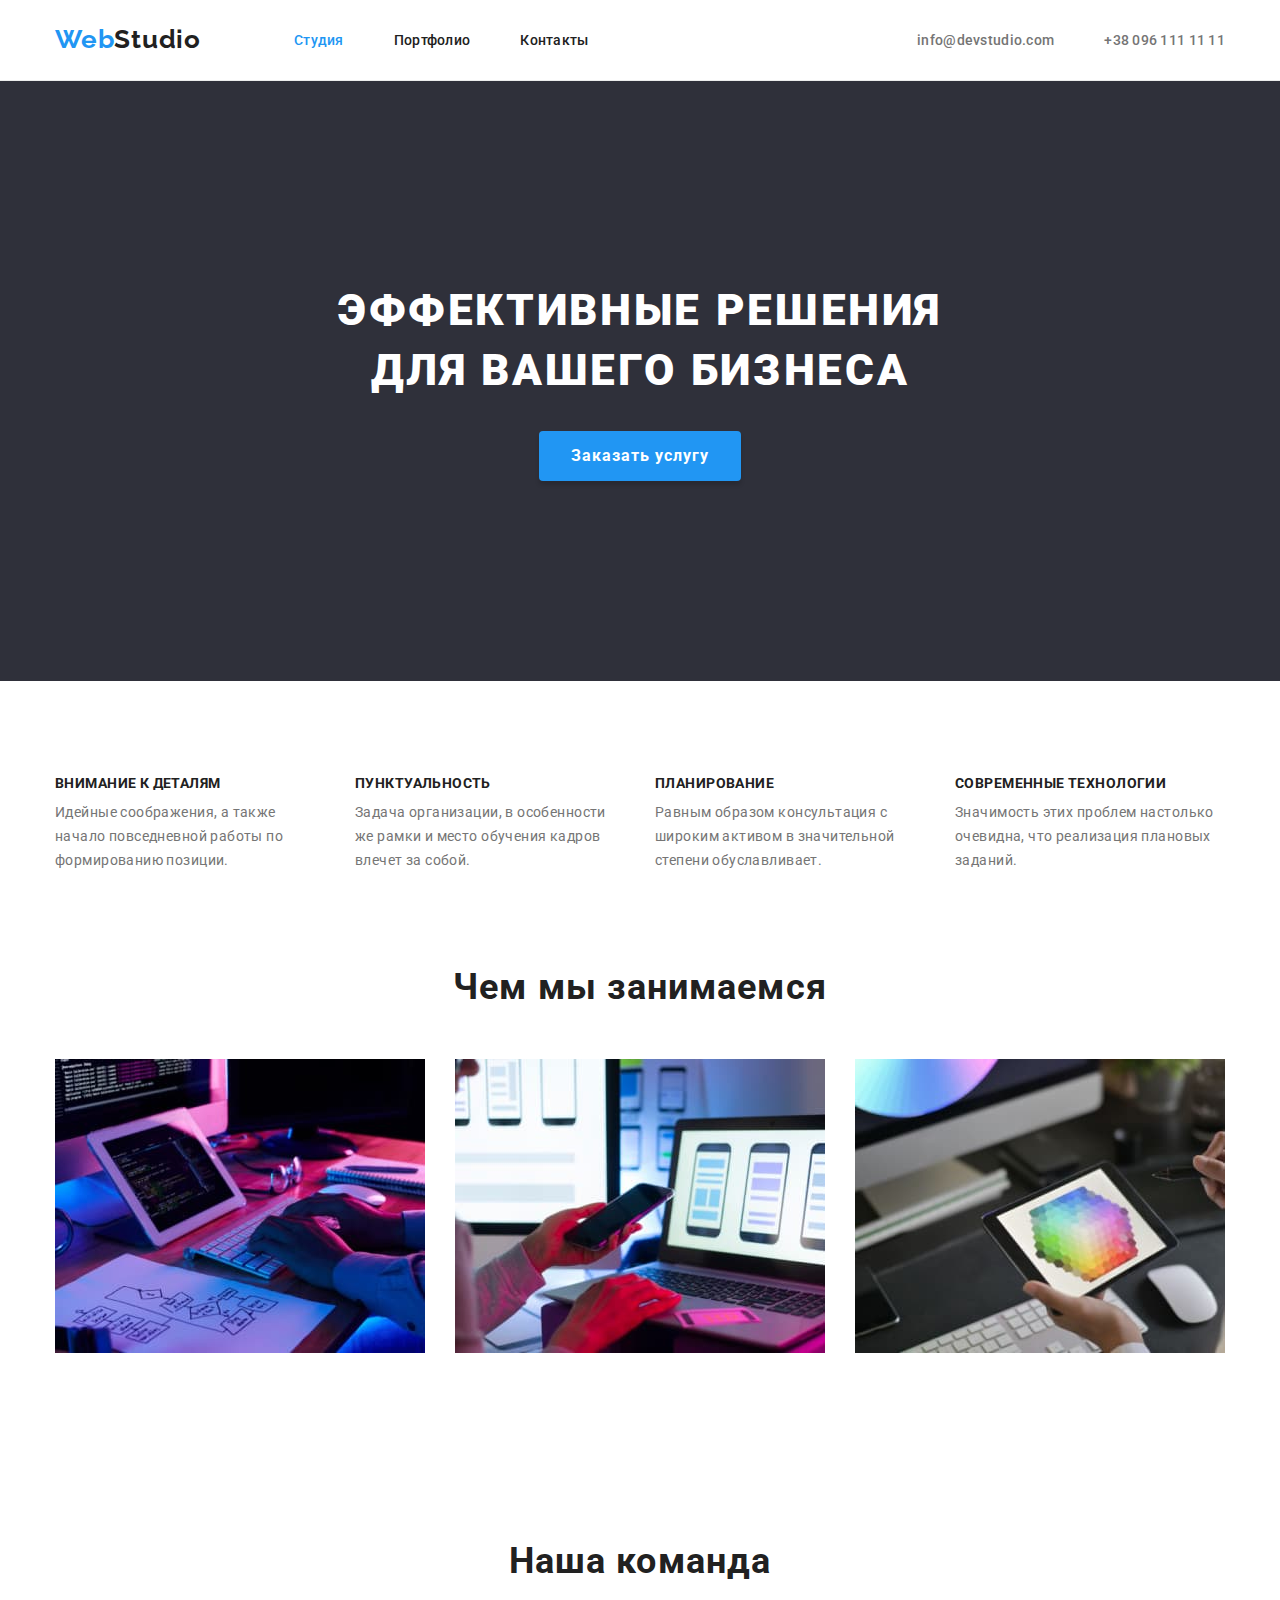
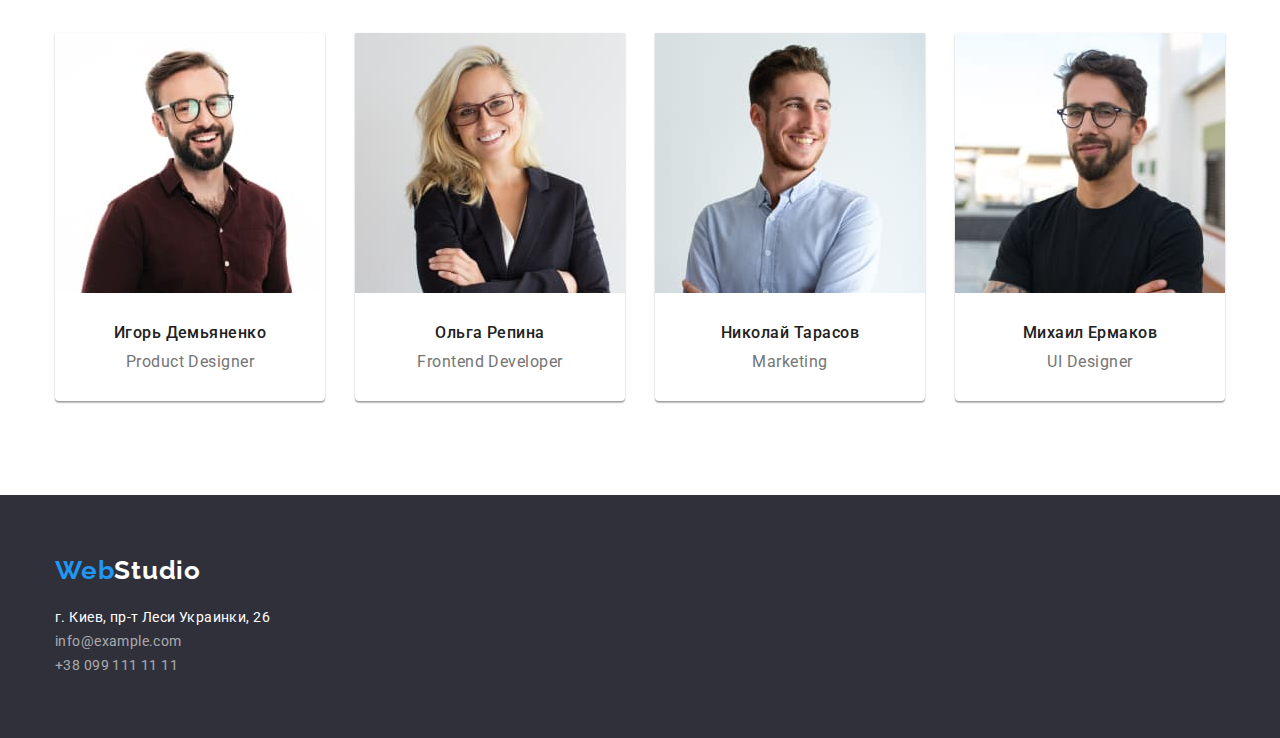
==== index.html @ b8cfc25e "Финалка" ====
<!DOCTYPE html>
<html lang="ru">
<head>
    <meta charset="UTF-8">
    <meta name="viewport" content="width=device-width, initial-scale=1.0">
    <title>Студия</title>
    <link href="https://fonts.googleapis.com/css2?family=Raleway:wght@700&family=Roboto:wght@400;500;700;900&display=swap" rel="stylesheet">
    <link
    rel="stylesheet"
    href="https://cdnjs.cloudflare.com/ajax/libs/modern-normalize/1.0.0/modern-normalize.min.css"
  />
    <link rel="stylesheet" href="./styles/styles.css" />
</head>
<body class="body">
    <header class="header">
        <div class="container">
          <nav class="site-nav">
            <a href="./index.html" class="logo link"><span class="logo-main link">Web</span>Studio</a>
            <ul class="nav-list">
                <li><a href="./index.html" class="site-nav link current">Студия</a></li>
                <li><a href="./portfolio.html" class="site-nav link">Портфолио</a></li>
                <li><a href="" class="site-nav link">Контакты</a></li>
            </ul>
          </nav>
    <ul class="header-contact">
        <li><a href="mailto:info@devstudio.com" class="header-contact link">info@devstudio.com</a></li>
        <li><a href="tel:+380961111111" class="header-contact link">+38 096 111 11 11</a></li>
    </ul>
        </div>
    </header>
    <main>
        <section class="hero-section">
            <div class="container">
                <h1 class="hero-title">Эффективные решения <br/>для вашего бизнеса</h1>
                <a href="" class="hero-button">Заказать услугу</a>
            </div>
        </section>
        <section class="features-section">
            <div class="container">
            <!-- Следующий заголовок для семантики. На макете его нет-->
            <h2 class="section-title visually-hidden">Наши преимущества</h2>
            <ul class="features-list">
                <li>
                    <h3 class="section-subtitle">Внимание к деталям</h3>
                    <p class="section-text">Идейные соображения, а также начало повседневной работы по формированию позиции.</p>
                </li>
                <li>
                    <h3 class="section-subtitle">Пунктуальность</h3>
                    <p class="section-text">Задача организации, в особенности же рамки и место обучения кадров влечет за собой.</p>
                </li>
                <li>
                    <h3 class="section-subtitle">Планирование</h3>
                    <p class="section-text">Равным образом консультация с широким активом в значительной степени обуславливает.</p>
                </li>
                <li>
                    <h3 class="section-subtitle">Современные технологии</h3>
                    <p class="section-text">Значимость этих проблем настолько очевидна, что реализация плановых заданий.</p>
                </li>
                 </ul>
                </div>
        </section>
        <section class="section">
            <div class="container">
            <h2 class="section-title">Чем мы занимаемся</h2>
            <ul class="case-list">
                <li><a href=""><img src="images/image-1.jpg" alt="Коддинг" width="370"></a></li>
                <li><a href=""><img src="images/image-2.jpg" alt="Дизайн" width="370"> </a></li>
                <li><a href=""><img src="images/image-3.jpg" alt="Интерфейс" width="370"></a></li>
            </ul>
            </div>
        </section>
        <section class="team-section">
            <div class="container">
            <h2 class="section-title">Наша команда</h2>
            <ul class="team-list">
                <li class="card">
                    <article class="worker-card">
                    <div class="worker-thumb">
                    <img src="images/image-4.jpg" alt="Фото сотрудника Игорь Демьяненко">
                    </div>
                    <div class="worker-info">
                        <h3 class="name">Игорь Демьяненко</h3>
                        <p class="name-subtitle">Product Designer</p>
                    </div>
                    </article>
                </li>
                <li class="card">
                    <article class="worker-card">
                    <div class="worker-thumb">
                    <img src="images/image-5.jpg" alt="Фото сотрудника Ольга Репина">
                    </div>
                    <div class="worker-info">
                        <h3 class="name">Ольга Репина</h3>
                        <p class="name-subtitle">Frontend Developer</p>
                        </div>
                        </article>
                    </li>
                    <li class="card">
                        <article class="worker-card">
                        <div class="worker-thumb">
                    <img src="images/image-6.jpg" alt="Фото сотрудника Николай Тарасов">
                    </div>
                    <div class="worker-info">
                        <h3 class="name">Николай Тарасов</h3>
                        <p class="name-subtitle">Marketing</p>
                        </div>
                        </article>
                        </li>
                        <li class="card">
                            <article class="worker-card">
                            <div class="worker-thumb">
                    <img src="images/image-7.jpg" alt="Фото сотрудника Михаил Ермаков">
                    </div>
                    <div class="worker-info">
                        <h3 class="name">Михаил Ермаков</h3>
                        <p class="name-subtitle">UI Designer</p>
                        </div>
                        </article>
                    </li>
            </ul>
            </div>
        </section>
    </main>
    <footer class="page-footer">
        <div class="container">
        <a href="./index.html" class="footer-logo link"><span class="logo-main link">Web</span>Studio</a>
            <address class="address">
                <p>г. Киев, пр-т Леси Украинки, 26</p>
                <ul>
                    <li><p><a href="mailto:info@example.com" class="address link">info@example.com</a></p></li>
                    <li><p><a href="tel:+380991111111" class="address link">+38 099 111 11 11</a></p></li>
                </ul>
            </address>
        </div>
    </footer>
</body>
</html>
---- styles/styles.css ----
:root {
    --main-font-name: 'Roboto';
    --main-font-family: sans-serif;
    --secondary-font-name: 'Raleway';
    --secondary-font-family: sans-serif;

    --main-text-color: #757575;
    --main-background-color: #ffffff;
    --accent-text-color:#FFFFFF;
    --accent-color:#2196F3;
    --title-text-color:#212121;
    --button-background-color:#F5F4FA;
    --section-background-color:#2F303A;
    --address-color: rgba(255, 255, 255, 0.6);
    --card-shadow: 0px 1px 3px rgba(0, 0, 0, 0.12), 
    0px 1px 1px rgba(0, 0, 0, 0.14), 0px 2px 1px rgba(0, 0, 0, 0.2);
    --button-shadow: 0px 3px 1px rgba(0, 0, 0, 0.1), 
    0px 1px 2px rgba(0, 0, 0, 0.08), 0px 2px 2px rgba(0, 0, 0, 0.12);
    --hero-button-shadow: 0px 4px 4px rgba(0, 0, 0, 0.15);
}

h1, h2, h3, p {
    margin-top: 0;
    margin-bottom: 0;
} 

img {
    display: block;
    max-width: 100%;
    height: auto;
}

ul {
    margin: 0;
    padding: 0;
    list-style: none;
}

section {
    padding-top: 94px;
    padding-bottom: 94px;
}

.body {
    color: var(--main-text-color);
    background-color: var(--main-background-color);
    font-family: var(--main-font-name), var(--main-font-family);
    font-size: 14px;
    font-weight: 400;
    letter-spacing: 0.03em;
}

.link {
    color: var(--title-text-color);
    text-decoration: none;
}

.title {
    color: var(--title-text-color);
    font-family: var(--main-font-name);
    font-style: normal;
    font-weight: bold;
}

.logo {
    color: var(--title-text-color);
    font-family: var(--secondary-font-name);
    font-style: normal;
    font-weight: bold;
    font-size: 26px;
    line-height: 1,192;
    /* identical to box height */

    letter-spacing: 0.03em; 
}

.header {
    border-bottom: 1px solid #ececec;
}

.header .logo {
    margin-top: 24px;
    margin-bottom: 25px;
}

.logo-main {
    color: var(--accent-color);
    font-family: var(--secondary-font-name);
    font-style: normal;
    font-weight: bold;
    font-size: 26px;
    line-height: 1.192;
    /* identical to box height */

    letter-spacing: 0.03em;
}

.site-nav{
    display: flex;
    align-items: center;
}

.site-nav.link {
    color:var(--title-text-color);
    font-style: normal;
    font-weight: 500;
    font-size: 14px;
    line-height: 1.142;
    letter-spacing: 0.02em;
}

.site-nav.link.current {
    color: var(--accent-color);
}

.site-nav.link:hover,
.site-nav.link:focus {
    color:var(--accent-color);
    font-style: normal;
    font-weight: 500;
    font-size: 14px;
    line-height: 1.142;
    letter-spacing: 0.02em;
}

.nav-list {
    display: flex;
    margin-left: 93px;
}

.nav-list a {
    display: block;
}

.header-contact {
    display: flex;
    margin-left: auto;
}

.header-contact.link {
    color:var(--main-text-color);
    font-family: var(--main-font-name);
    font-style: normal;
    font-weight: 500;
    font-size: 14px;
    line-height: 1.142;
    letter-spacing: 0.02em;
}

.header-contact.link:hover,
.header-contact.link:focus {
    color:var(--accent-color);
    font-family: var(--main-font-name);
    font-style: normal;
    font-weight: 500;
    font-size: 14px;
    line-height: 1.142;
    letter-spacing: 0.02em;
}

.site-nav li:not(:first-child),
.header-contact li:not(:first-child) {
    margin-left: 50px;
}

.header .container {
    display: flex;
    padding-top: 0;
    padding-bottom: 0;
    align-items: center;
}

.hero-section {
    background-color: var(--section-background-color);
    text-align: center;
    padding-top: 200px;
    padding-bottom: 200px;
}

.hero-title {
    color: var(--accent-text-color);
    font-family: var(--main-font-name);
    font-style: normal;
    font-weight: 900;
    font-size: 44px;
    line-height: 1.363;
    /* or 136% */
    
    letter-spacing: 0.06em;
    text-transform: uppercase;

    margin-bottom: 30px;
}

.hero-button {
    color: var(--accent-text-color);
    background-color: var(--accent-color);
    font-family: var(--main-font-name);
    font-style: normal;
    font-weight: bold;
    font-size: 16px;
    line-height: 1.875;
    /* identical to box height, or 187% */
    
    display: inline-block;
    align-items: center;
    letter-spacing: 0.06em;
    text-decoration: none;
    padding: 10px 32px;
    border-radius: 4px;
    box-shadow: var(--hero-button-shadow);
    margin-left: auto;
    margin-right: auto;
}

.nav-button {
    color: var(--title-text-color);
    background-color: var(--button-background-color);
    font-family: var(--main-font-name);
    font-style: normal;
    font-weight: 500;
    font-size: 16px;
    line-height: 1.625;
/* identical to box height, or 162% */

    text-align: center;
    letter-spacing: 0.03em;
    border: 0px;
    border-radius: 4px;
}

.nav-button:hover,
.nav-button:focus {
    color: var(--accent-text-color);
    background-color: var(--accent-color);
    font-family: var(--main-font-name);
    font-style: normal;
    font-weight: 500;
    font-size: 16px;
    line-height: 1.625;
/* identical to box height, or 162% */

text-align: center;
letter-spacing: 0.03em;
border-radius: 4px;
box-shadow: var(--button-shadow);
}

.features-list {
    display: flex;
}

.features-list li:not(:first-child) {
    margin-left: 30px;
}

.features-list h3 {
    margin-bottom: 10px;
}

.section-title {
    color: var(--title-text-color);
    font-family: var(--main-font-name);
    font-style: normal;
    font-weight: bold;
    font-size: 36px;
    line-height: 1.166;
    text-align: center;
    letter-spacing: 0.03em;

    margin-bottom: 50px;
}

.section-subtitle {
    color: var(--title-text-color);
    font-family: var(--main-font-name);
    font-style: normal;
    font-weight: bold;
    font-size: 14px;
    line-height: 1.172;
    letter-spacing: 0.03em;
    text-transform: uppercase;
}

.section-text {
    font-family: var(--main-font-name);
    font-style: normal;
    font-weight: normal;
    font-size: 14px;
    line-height: 1.714;
    /* or 171% */
    
    letter-spacing: 0.03em;

    width: 270px;
}

.case-list {
    display: flex;
    justify-content: space-between;
}

.name {
    color: var(--title-text-color);
    font-family: var(--main-font-name);
    font-style: normal;
    font-weight: 500;
    font-size: 16px;
    line-height: 1.187;
    /* identical to box height */
    
    letter-spacing: 0.03em;
}

.name-subtitle {
    font-family: var(--main-font-name);
    font-style: normal;
    font-weight: normal;
    font-size: 16px;
    line-height: 1.187;
    /* identical to box height */
    
    letter-spacing: 0.03em;
}

.page-footer {
    background-color: var(--section-background-color);
}

.footer-logo {
    color: var(--accent-text-color);
    font-family: var(--secondary-font-name);
    font-style: normal;
    font-weight: bold;
    font-size: 26px;
    line-height: 1.192;
    /* identical to box height */

    letter-spacing: 0.03em;
    display: block;
    margin-bottom: 20px;
}

.address {
    color: var(--accent-text-color);
    font-family: var(--main-font-name);
    font-style: normal;
    font-weight: normal;
    font-size: 14px;
    line-height: 1.714;
    /* or 171% */
    
    letter-spacing: 0.03em;
}

.address.link {
    color: var(--address-color);
}

.address.link:hover,
.address.link:focus {
    color: var(--accent-color);
}

.progects {
    font-family: var(--main-font-name);
    font-style: normal;
    font-weight: normal;
    font-size: 16px;
    line-height: 1.875;
    /* identical to box height, or 187% */
    
    letter-spacing: 0.03em;
}

.progects-title {
    color: var(--title-text-color);
    font-family: var(--main-font-name);
    font-style: normal;
    font-weight: bold;
    font-size: 18px;
    line-height: 2;
    /* identical to box height, or 200% */
    
    letter-spacing: 0.06em;
}

.progect-info .progects-title {
    display: inline-block;
    margin-bottom: 4px;
}

.progects-title.link:hover,
.progects-title.link:focus {
    color: var(--accent-color);
}

.visually-hidden {
    position: absolute;
    width: 1px;
    height: 1px;
    margin: -1px;
    border: 0;
    padding: 0;
    
    white-space: nowrap;
    clip-path: inset(100%);
    clip: rect(0 0 0 0);
    overflow: hidden;
  }

  .container {
      width: 1200px;
      margin-left: auto;
      margin-right: auto;
      padding-left: 15px;
      padding-right: 15px;
  }

  .features-section {
      padding-bottom: 0;
  }

  .team-list,
  .progects {
    /* Расстояние между карточками работников (наша команда) в Студия */
    --person-set-gap: 30px;
  
    display: flex;
    flex-wrap: wrap;
    margin-top: calc(-1 * var(--person-set-gap));
    margin-left: calc(-1 * var(--person-set-gap));
  }

  .team-list > .card {
    flex-basis: calc(100% / 4 - var(--person-set-gap));
    margin-left: var(--person-set-gap);
    margin-top: var(--person-set-gap);
  }

  .progects > .card {
    flex-basis: calc(100% / 3 - var(--person-set-gap));
    margin-left: var(--person-set-gap);
    margin-top: var(--person-set-gap);
  }

  .worker-card {
    box-shadow: var(--card-shadow);
    border-bottom-left-radius: 4px;
    border-bottom-right-radius: 4px;
    overflow: hidden;
  }

  .progect-card {
    border: 1px solid #EEEEEE;
    overflow: hidden;
  }

  .worker-info {
      padding: 30px;

      text-align: center;
  }

  .progect-info {
      padding: 20px 24px;
  }

  .worker-info > .name {
      margin-bottom: 10px;
  }

  .page-footer > .container {
      padding-top: 60px;
      padding-bottom: 60px;
  }

  .progects-nav {
      display: flex;
      justify-content: center;

      margin-bottom: 50px;
  }

  .progects-nav .nav-button {
      padding: 6px 22px;
  }

  .progects-nav li:not(:first-child) {
      margin-left: 8px;
  }
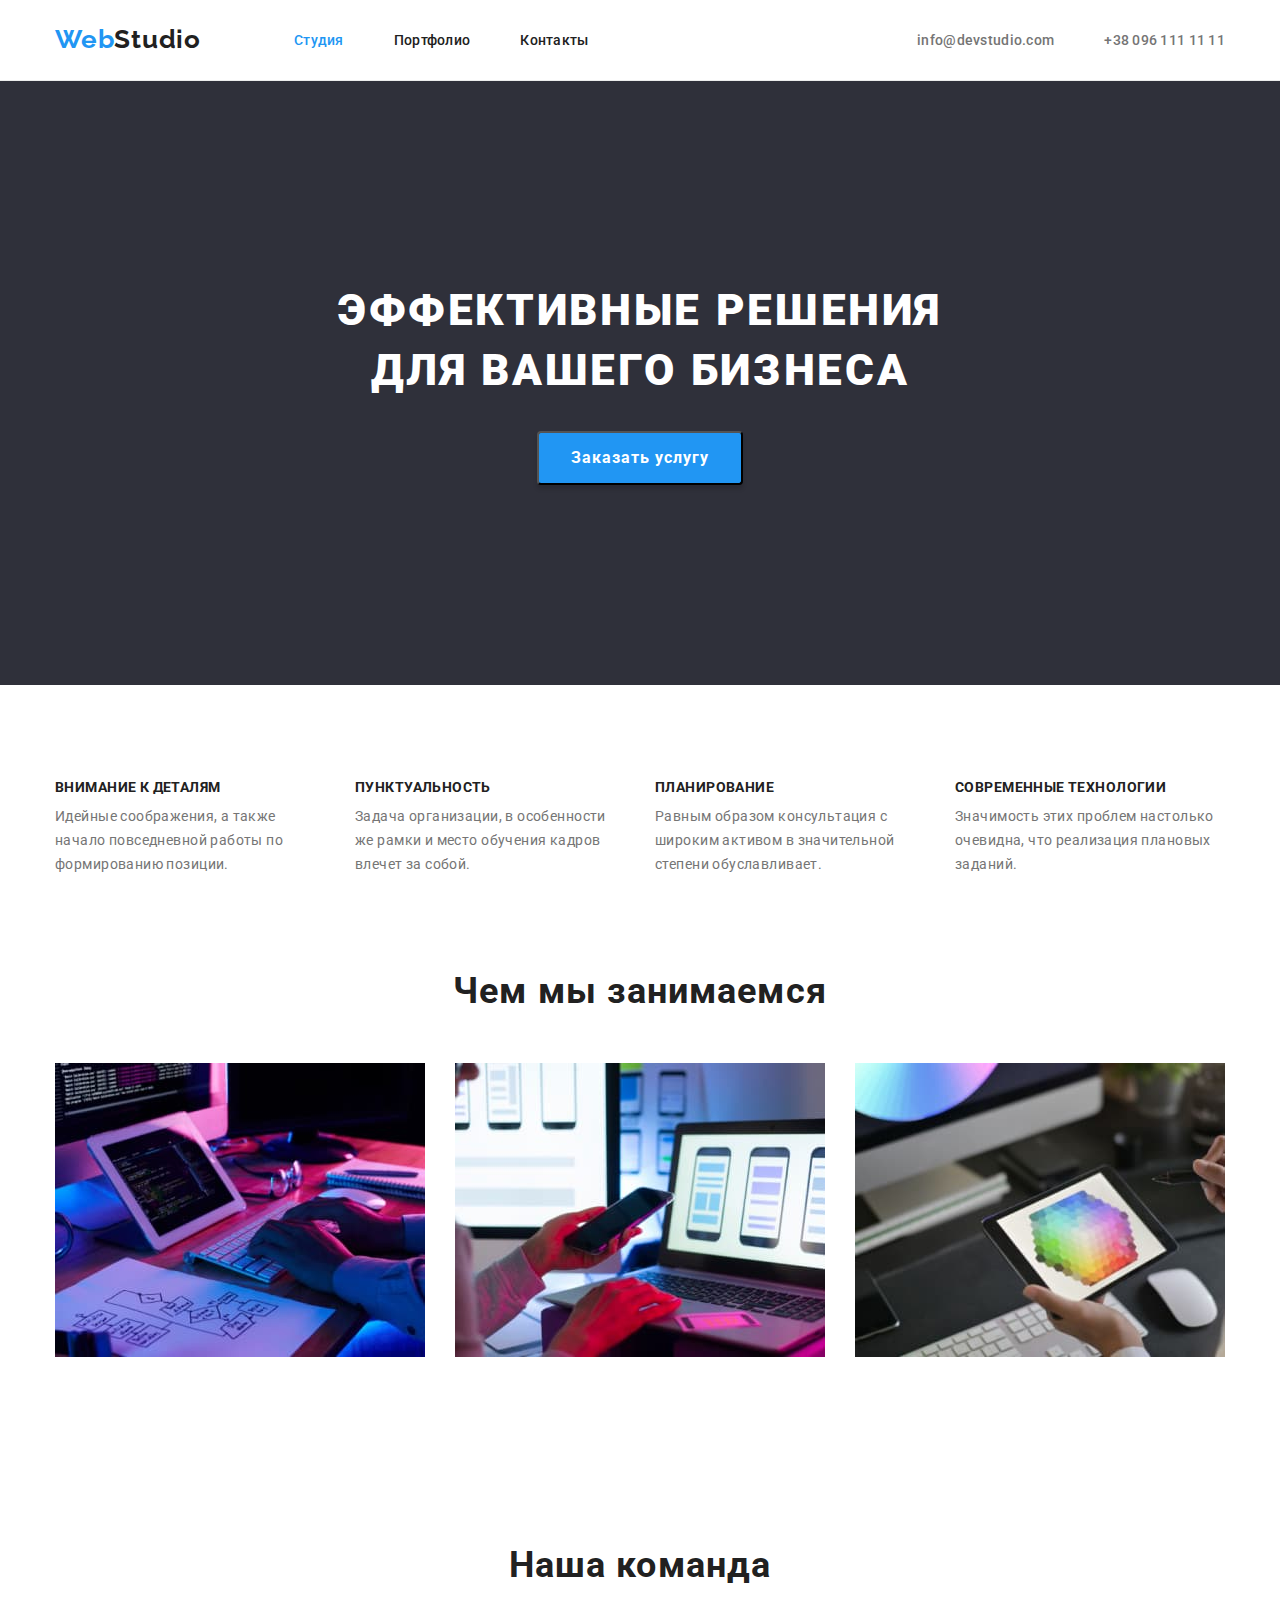
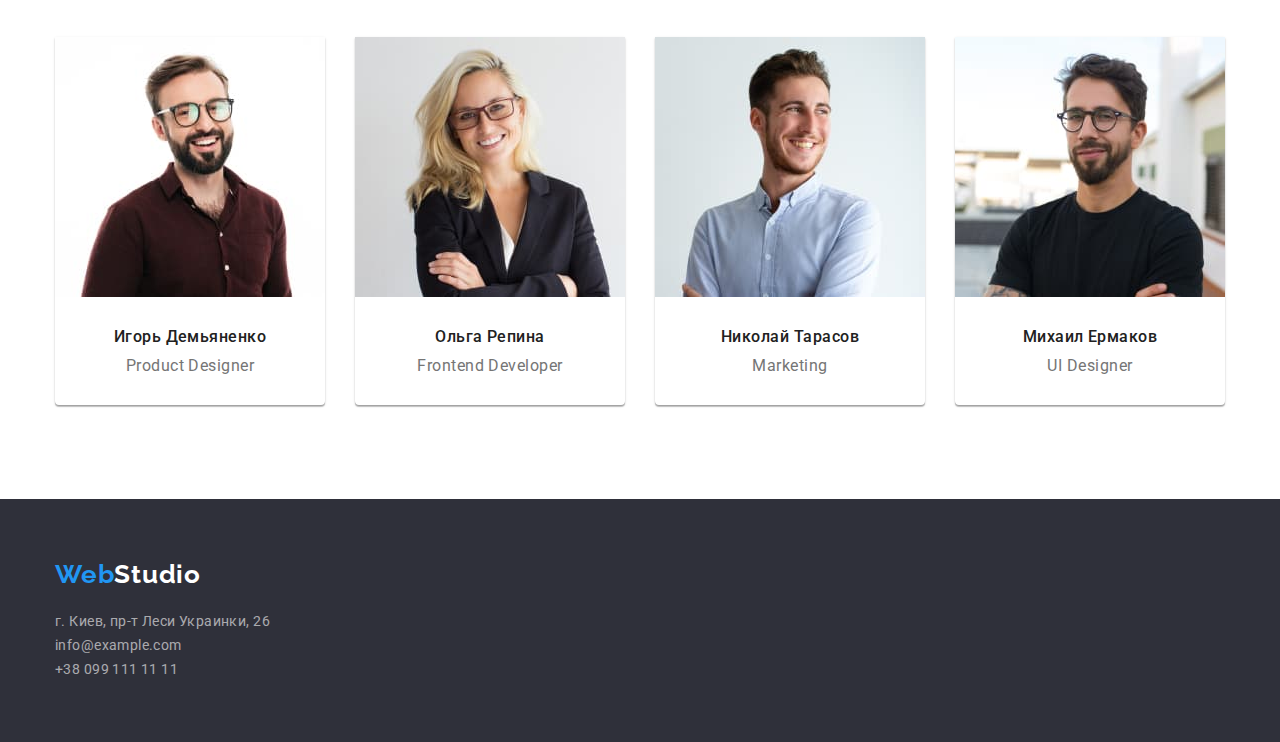
==== commit d7599869: "1" ====
--- a/index.html
+++ b/index.html
@@ -32,7 +32,7 @@
         <section class="hero-section">
             <div class="container">
                 <h1 class="hero-title">Эффективные решения <br/>для вашего бизнеса</h1>
-                <a href="" class="hero-button">Заказать услугу</a>
+                <button type="button" class="hero-button">Заказать услугу</button>
             </div>
         </section>
         <section class="features-section">
@@ -125,8 +125,8 @@
         <div class="container">
         <a href="./index.html" class="footer-logo link"><span class="logo-main link">Web</span>Studio</a>
             <address class="address">
-                <p>г. Киев, пр-т Леси Украинки, 26</p>
                 <ul>
+                    <li><p><a href="" class="address link">г. Киев, пр-т Леси Украинки, 26</a></p></li>
                     <li><p><a href="mailto:info@example.com" class="address link">info@example.com</a></p></li>
                     <li><p><a href="tel:+380991111111" class="address link">+38 099 111 11 11</a></p></li>
                 </ul>
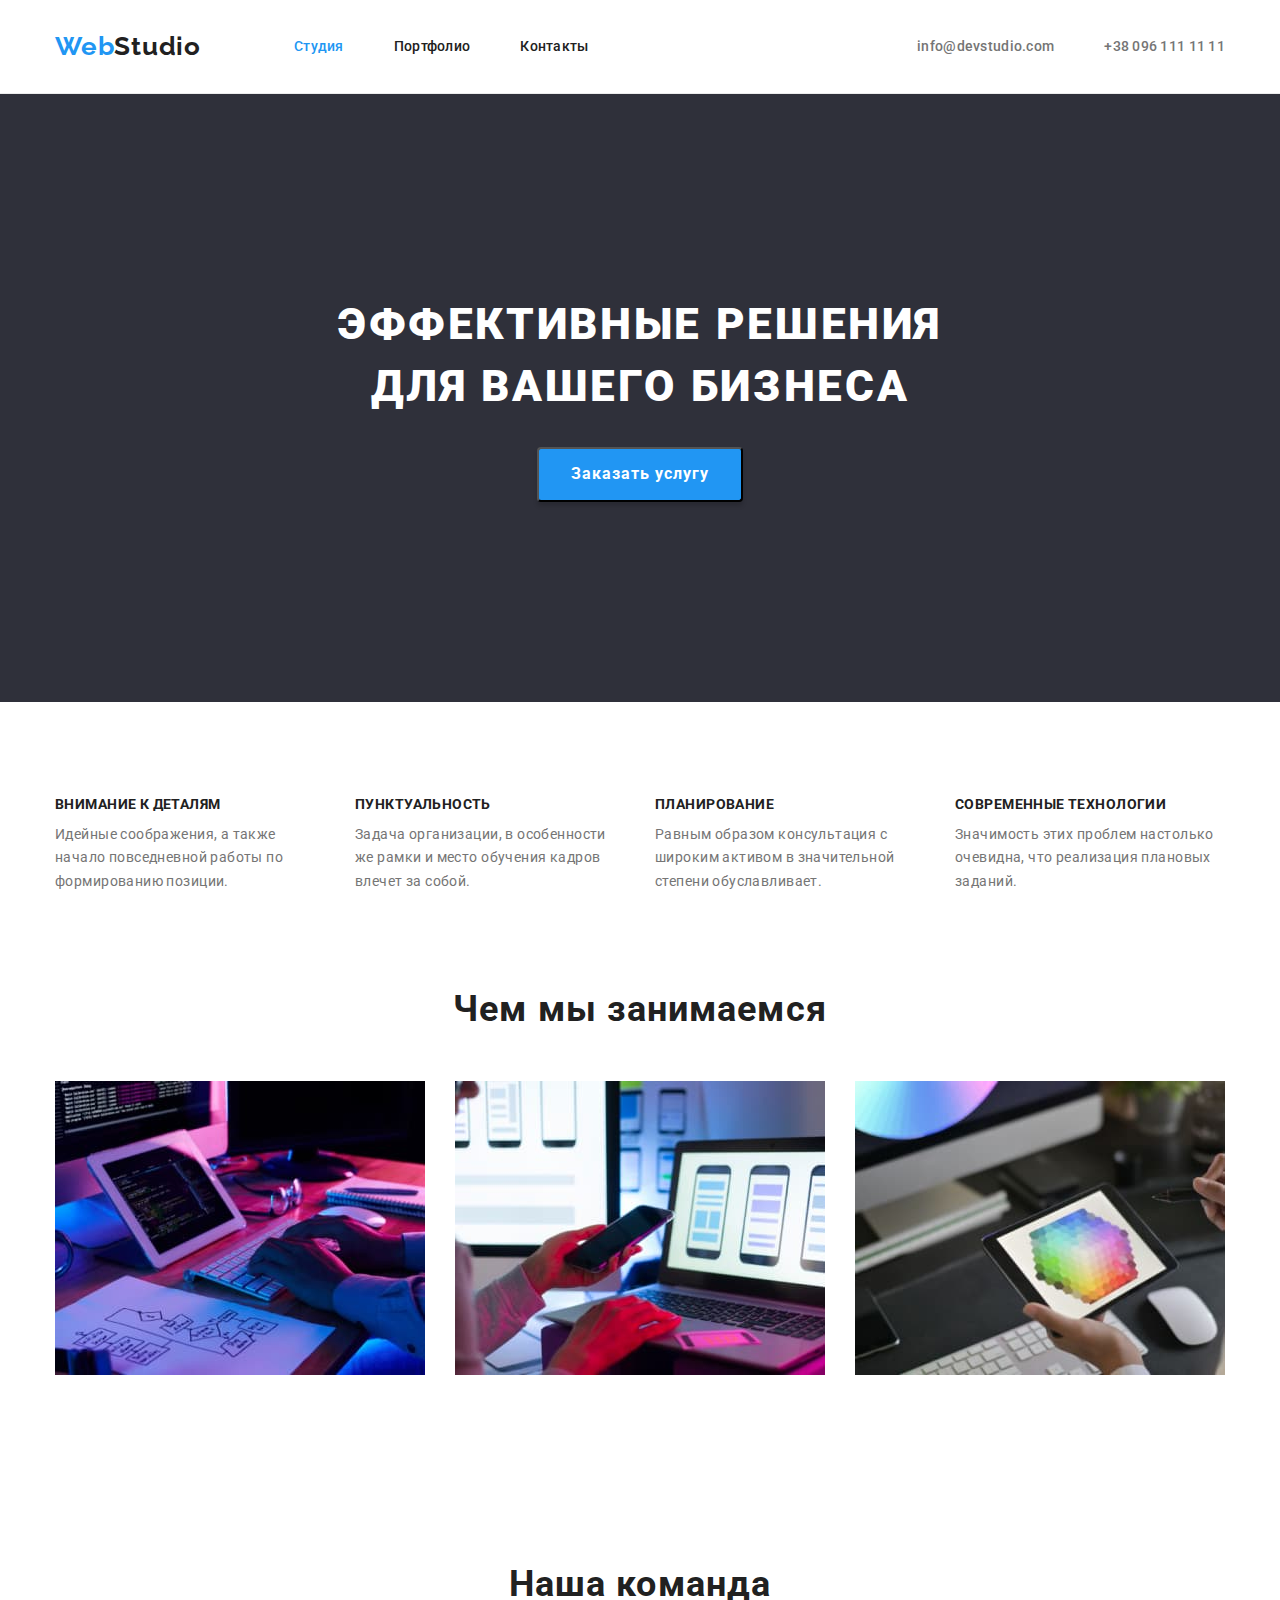
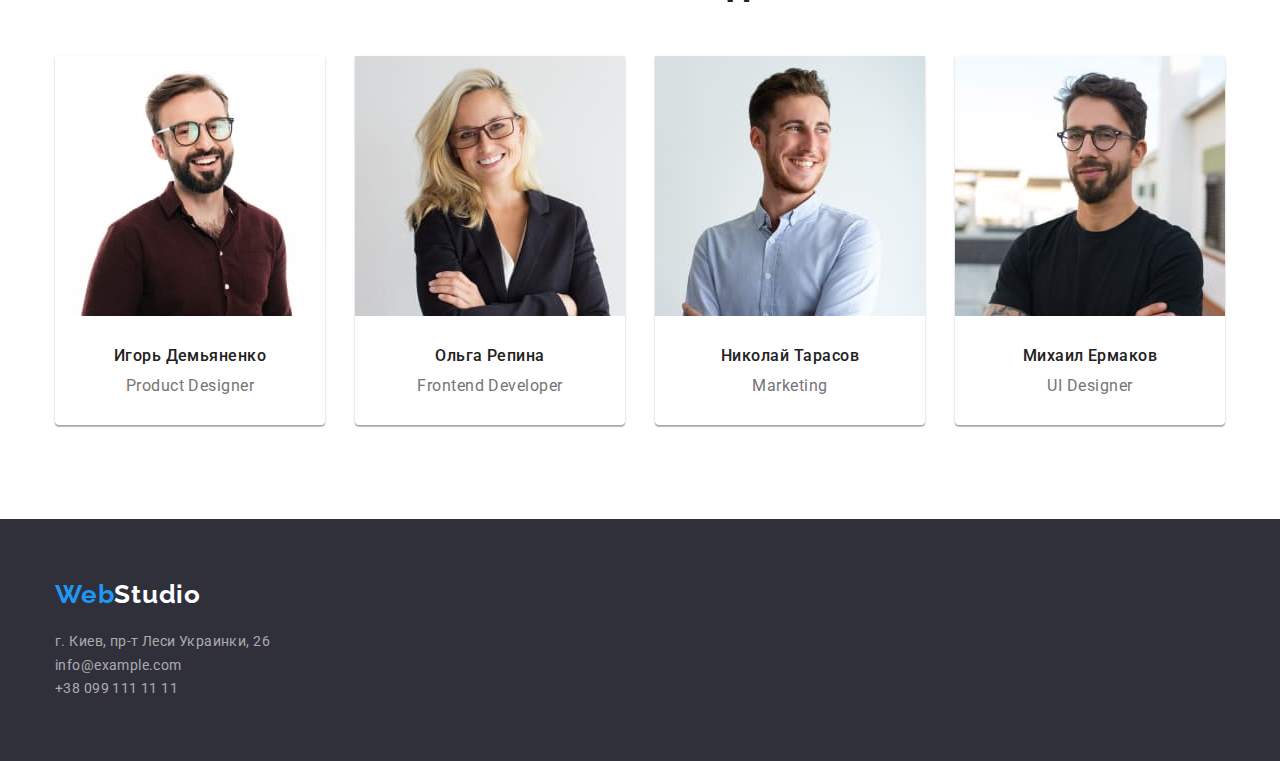
==== commit c234f922: "Финалка" ====
--- a/index.html
+++ b/index.html
@@ -4,12 +4,9 @@
     <meta charset="UTF-8">
     <meta name="viewport" content="width=device-width, initial-scale=1.0">
     <title>Студия</title>
-    <link href="https://fonts.googleapis.com/css2?family=Raleway:wght@700&family=Roboto:wght@400;500;700;900&display=swap" rel="stylesheet">
-    <link
-    rel="stylesheet"
-    href="https://cdnjs.cloudflare.com/ajax/libs/modern-normalize/1.0.0/modern-normalize.min.css"
-  />
-    <link rel="stylesheet" href="./styles/styles.css" />
+    <link rel="stylesheet" href="https://fonts.googleapis.com/css2?family=Raleway:wght@700&family=Roboto:wght@400;500;700;900&display=swap">
+    <link rel="stylesheet" href="./styles/styles.css"/>
+    <link rel="stylesheet" href="./styles/modern-normalize.css"/>
 </head>
 <body class="body">
     <header class="header">
--- a/styles/styles.css
+++ b/styles/styles.css
@@ -46,12 +46,12 @@
     background-color: var(--main-background-color);
     font-family: var(--main-font-name), var(--main-font-family);
     font-size: 14px;
+    line-height: 1.7;
     font-weight: 400;
     letter-spacing: 0.03em;
 }
 
 .link {
-    color: var(--title-text-color);
     text-decoration: none;
 }
 
@@ -68,7 +68,7 @@
     font-style: normal;
     font-weight: bold;
     font-size: 26px;
-    line-height: 1,192;
+    line-height: 1,2;
     /* identical to box height */
 
     letter-spacing: 0.03em; 
@@ -89,7 +89,7 @@
     font-style: normal;
     font-weight: bold;
     font-size: 26px;
-    line-height: 1.192;
+    line-height: 1.2;
     /* identical to box height */
 
     letter-spacing: 0.03em;
@@ -105,7 +105,7 @@
     font-style: normal;
     font-weight: 500;
     font-size: 14px;
-    line-height: 1.142;
+    line-height: 1.1;
     letter-spacing: 0.02em;
 }
 
@@ -119,7 +119,7 @@
     font-style: normal;
     font-weight: 500;
     font-size: 14px;
-    line-height: 1.142;
+    line-height: 1.1;
     letter-spacing: 0.02em;
 }
 
@@ -143,7 +143,7 @@
     font-style: normal;
     font-weight: 500;
     font-size: 14px;
-    line-height: 1.142;
+    line-height: 1.1;
     letter-spacing: 0.02em;
 }
 
@@ -154,7 +154,7 @@
     font-style: normal;
     font-weight: 500;
     font-size: 14px;
-    line-height: 1.142;
+    line-height: 1.1;
     letter-spacing: 0.02em;
 }
 
@@ -183,7 +183,7 @@
     font-style: normal;
     font-weight: 900;
     font-size: 44px;
-    line-height: 1.363;
+    line-height: 1.4;
     /* or 136% */
     
     letter-spacing: 0.06em;
@@ -199,7 +199,7 @@
     font-style: normal;
     font-weight: bold;
     font-size: 16px;
-    line-height: 1.875;
+    line-height: 1.9;
     /* identical to box height, or 187% */
     
     display: inline-block;
@@ -211,6 +211,7 @@
     box-shadow: var(--hero-button-shadow);
     margin-left: auto;
     margin-right: auto;
+    cursor: pointer;
 }
 
 .nav-button {
@@ -220,13 +221,14 @@
     font-style: normal;
     font-weight: 500;
     font-size: 16px;
-    line-height: 1.625;
+    line-height: 1.6;
 /* identical to box height, or 162% */
 
     text-align: center;
     letter-spacing: 0.03em;
     border: 0px;
     border-radius: 4px;
+    cursor: pointer;
 }
 
 .nav-button:hover,
@@ -237,7 +239,7 @@
     font-style: normal;
     font-weight: 500;
     font-size: 16px;
-    line-height: 1.625;
+    line-height: 1.6;
 /* identical to box height, or 162% */
 
 text-align: center;
@@ -261,10 +263,9 @@
 .section-title {
     color: var(--title-text-color);
     font-family: var(--main-font-name);
-    font-style: normal;
     font-weight: bold;
     font-size: 36px;
-    line-height: 1.166;
+    line-height: 1.2;
     text-align: center;
     letter-spacing: 0.03em;
 
@@ -274,20 +275,17 @@
 .section-subtitle {
     color: var(--title-text-color);
     font-family: var(--main-font-name);
-    font-style: normal;
-    font-weight: bold;
-    font-size: 14px;
-    line-height: 1.172;
+    font-weight: bold;
+    font-size: 14px;
+    line-height: 1.2;
     letter-spacing: 0.03em;
     text-transform: uppercase;
 }
 
 .section-text {
     font-family: var(--main-font-name);
-    font-style: normal;
     font-weight: normal;
-    font-size: 14px;
-    line-height: 1.714;
+    line-height: 1.7;
     /* or 171% */
     
     letter-spacing: 0.03em;
@@ -303,10 +301,9 @@
 .name {
     color: var(--title-text-color);
     font-family: var(--main-font-name);
-    font-style: normal;
-    font-weight: 500;
-    font-size: 16px;
-    line-height: 1.187;
+    font-weight: 500;
+    font-size: 16px;
+    line-height: 1.2;
     /* identical to box height */
     
     letter-spacing: 0.03em;
@@ -317,7 +314,7 @@
     font-style: normal;
     font-weight: normal;
     font-size: 16px;
-    line-height: 1.187;
+    line-height: 1.2;
     /* identical to box height */
     
     letter-spacing: 0.03em;
@@ -333,7 +330,7 @@
     font-style: normal;
     font-weight: bold;
     font-size: 26px;
-    line-height: 1.192;
+    line-height: 1.2;
     /* identical to box height */
 
     letter-spacing: 0.03em;
@@ -347,7 +344,7 @@
     font-style: normal;
     font-weight: normal;
     font-size: 14px;
-    line-height: 1.714;
+    line-height: 1.7;
     /* or 171% */
     
     letter-spacing: 0.03em;
@@ -363,11 +360,9 @@
 }
 
 .progects {
-    font-family: var(--main-font-name);
-    font-style: normal;
     font-weight: normal;
     font-size: 16px;
-    line-height: 1.875;
+    line-height: 1.9;
     /* identical to box height, or 187% */
     
     letter-spacing: 0.03em;
@@ -375,18 +370,28 @@
 
 .progects-title {
     color: var(--title-text-color);
-    font-family: var(--main-font-name);
-    font-style: normal;
     font-weight: bold;
     font-size: 18px;
     line-height: 2;
     /* identical to box height, or 200% */
     
     letter-spacing: 0.06em;
+
+    border: 1px solid #EEEEEE;
+    overflow: hidden;
 }
 
 .progect-info .progects-title {
     display: inline-block;
+    margin-bottom: 4px;
+}
+
+.progect-info .progects-subtitle {
+    display: inline-block;
+    margin-bottom: 4px;
+}
+
+.progect-info .progects-category {
     margin-bottom: 4px;
 }
 
@@ -451,11 +456,6 @@
     overflow: hidden;
   }
 
-  .progect-card {
-    border: 1px solid #EEEEEE;
-    overflow: hidden;
-  }
-
   .worker-info {
       padding: 30px;
 
@@ -488,4 +488,25 @@
 
   .progects-nav li:not(:first-child) {
       margin-left: 8px;
+  }
+
+  .progects-subtitle {
+    font-weight: bold;
+    font-size: 18px;
+    line-height: 2;
+  }
+
+  .progects-category {
+    color: var(--main-text-color);
+    font-weight: normal;
+    font-size: 16px;
+    line-height: 1.9;
+    /* identical to box height, or 187% */
+    
+    letter-spacing: 0.03em;
+  }
+
+  .progects-category:hover,
+  .progects-category:focus {
+      color: var(--accent-color);
   }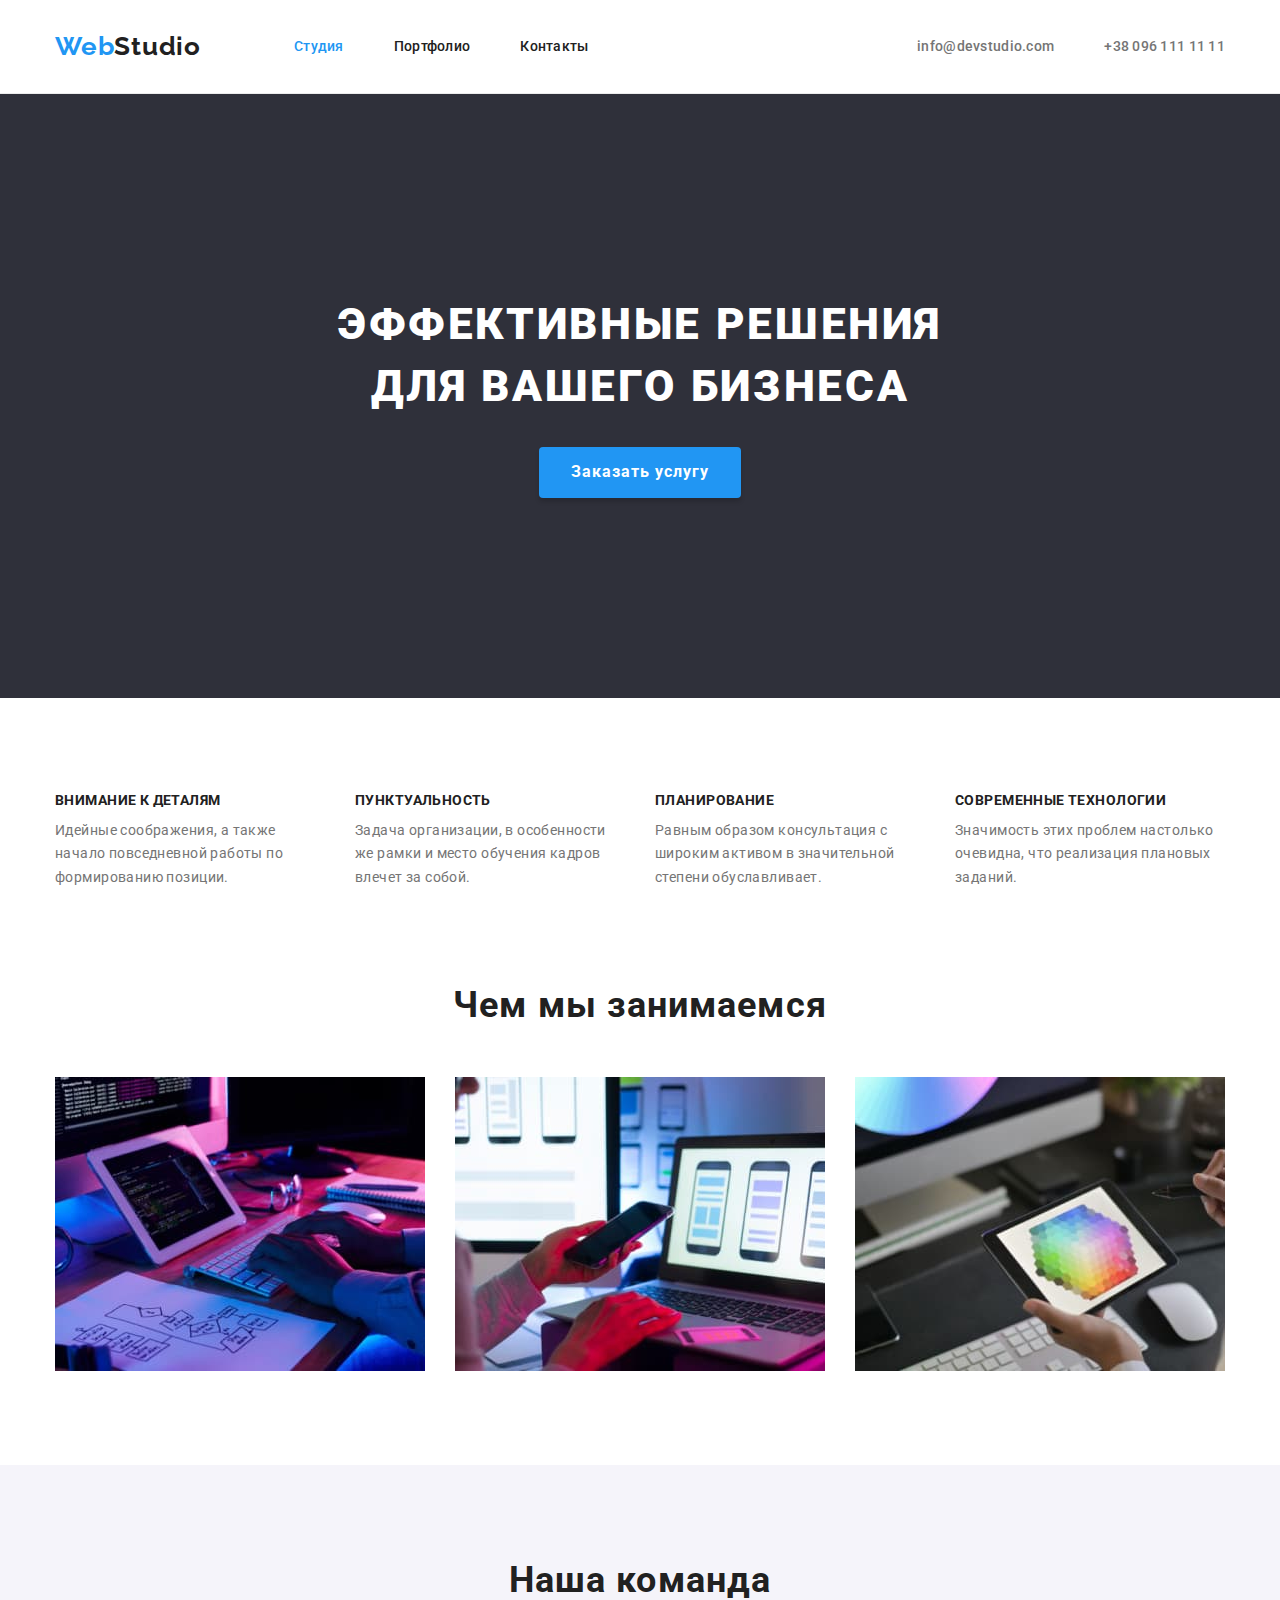
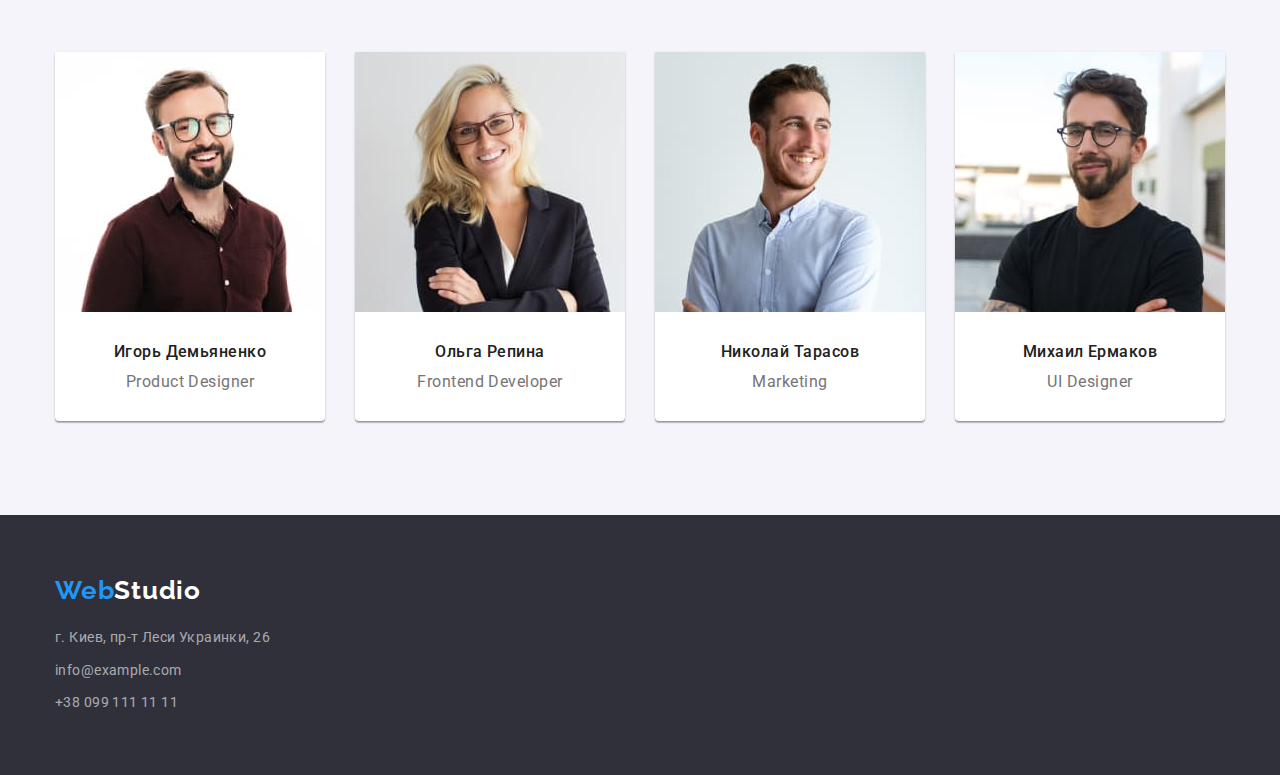
==== commit fc343574: "Правки 1" ====
--- a/index.html
+++ b/index.html
@@ -122,10 +122,10 @@
         <div class="container">
         <a href="./index.html" class="footer-logo link"><span class="logo-main link">Web</span>Studio</a>
             <address class="address">
-                <ul>
-                    <li><p><a href="" class="address link">г. Киев, пр-т Леси Украинки, 26</a></p></li>
-                    <li><p><a href="mailto:info@example.com" class="address link">info@example.com</a></p></li>
-                    <li><p><a href="tel:+380991111111" class="address link">+38 099 111 11 11</a></p></li>
+                <ul class="address-list">
+                    <li><a href="" class="address link">г. Киев, пр-т Леси Украинки, 26</a></li>
+                    <li><a href="mailto:info@example.com" class="address link">info@example.com</p></li>
+                    <li><a href="tel:+380991111111" class="address link">+38 099 111 11 11</a></li>
                 </ul>
             </address>
         </div>
--- a/styles/styles.css
+++ b/styles/styles.css
@@ -207,6 +207,7 @@
     letter-spacing: 0.06em;
     text-decoration: none;
     padding: 10px 32px;
+    border: 0px;
     border-radius: 4px;
     box-shadow: var(--hero-button-shadow);
     margin-left: auto;
@@ -260,6 +261,10 @@
     margin-bottom: 10px;
 }
 
+.team-section {
+    background-color: var(--button-background-color);
+}
+
 .section-title {
     color: var(--title-text-color);
     font-family: var(--main-font-name);
@@ -322,6 +327,8 @@
 
 .page-footer {
     background-color: var(--section-background-color);
+    padding-top: 60px;
+    padding-bottom: 60px;
 }
 
 .footer-logo {
@@ -454,6 +461,7 @@
     border-bottom-left-radius: 4px;
     border-bottom-right-radius: 4px;
     overflow: hidden;
+    background-color: var(--accent-text-color);
   }
 
   .worker-info {
@@ -468,11 +476,6 @@
 
   .worker-info > .name {
       margin-bottom: 10px;
-  }
-
-  .page-footer > .container {
-      padding-top: 60px;
-      padding-bottom: 60px;
   }
 
   .progects-nav {
@@ -509,4 +512,8 @@
   .progects-category:hover,
   .progects-category:focus {
       color: var(--accent-color);
+  }
+
+  .address-list li:not(:last-child) {
+      margin-bottom: 9px;
   }